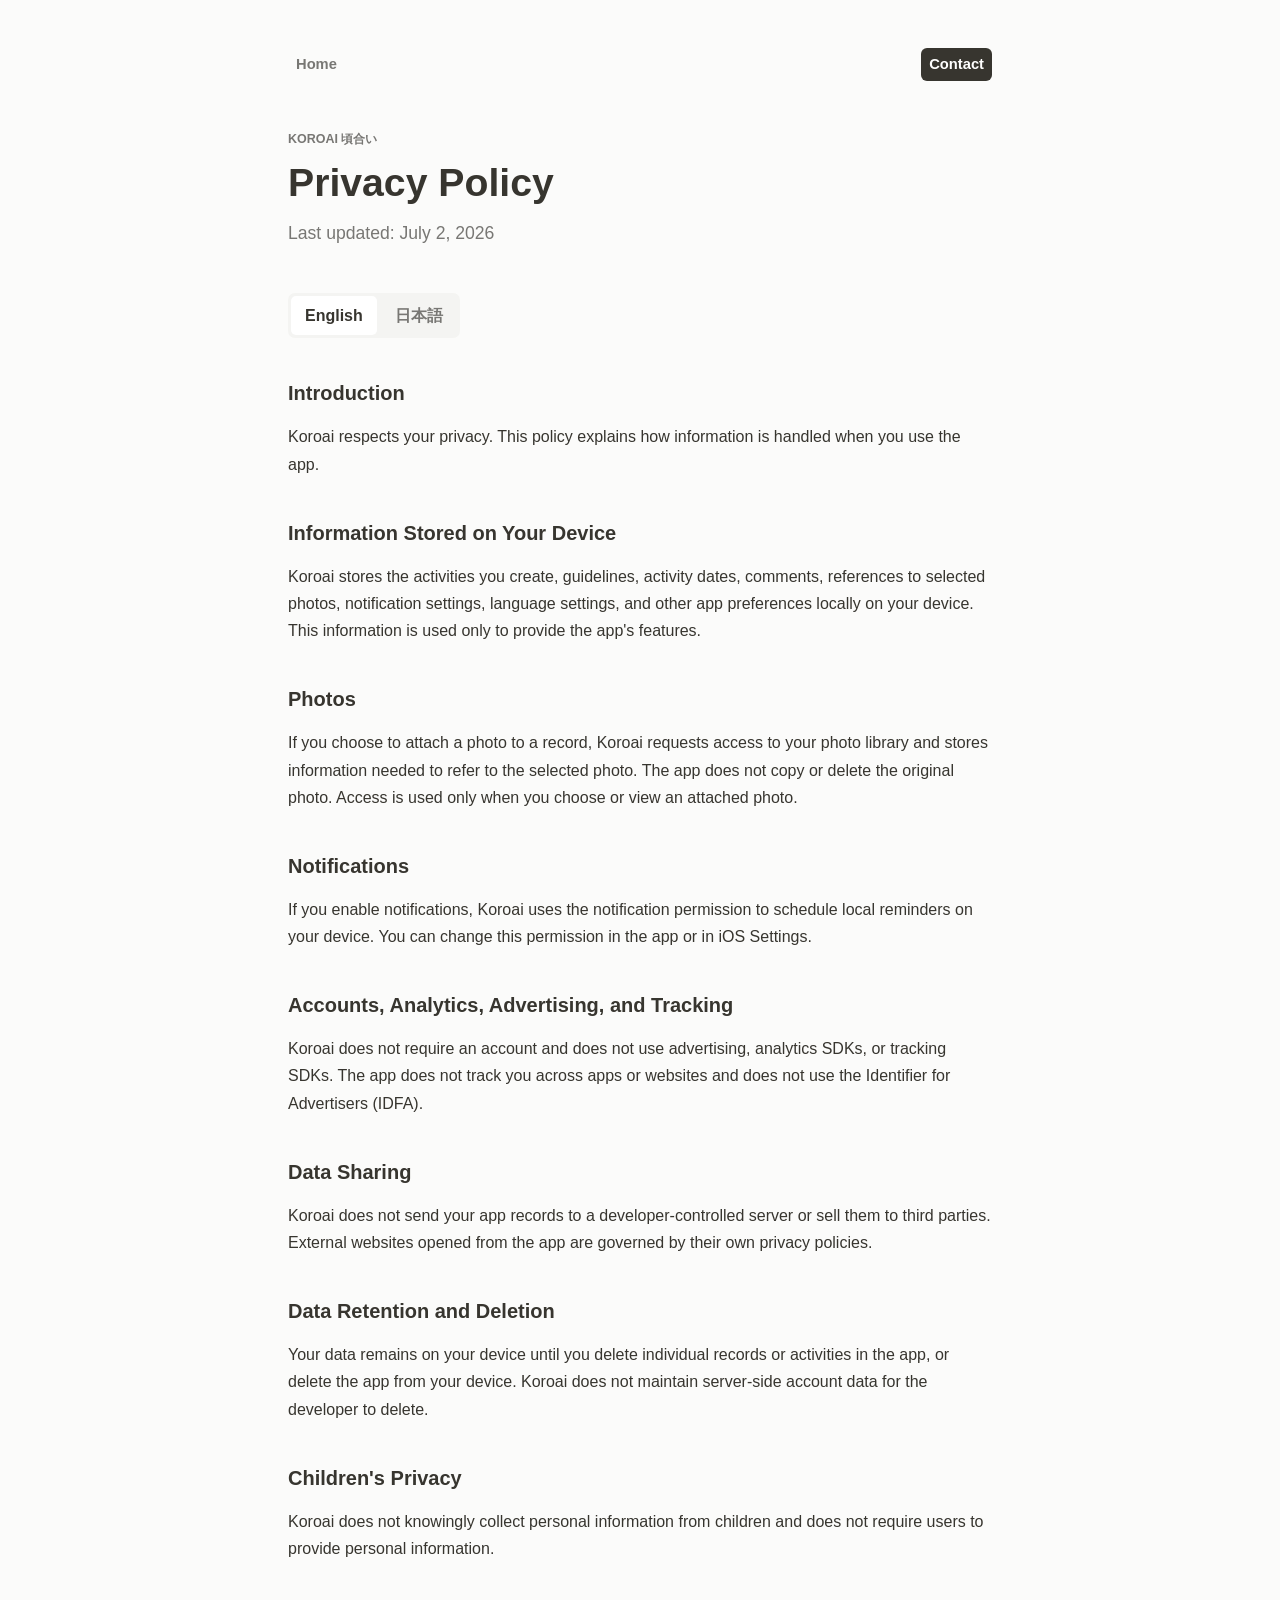
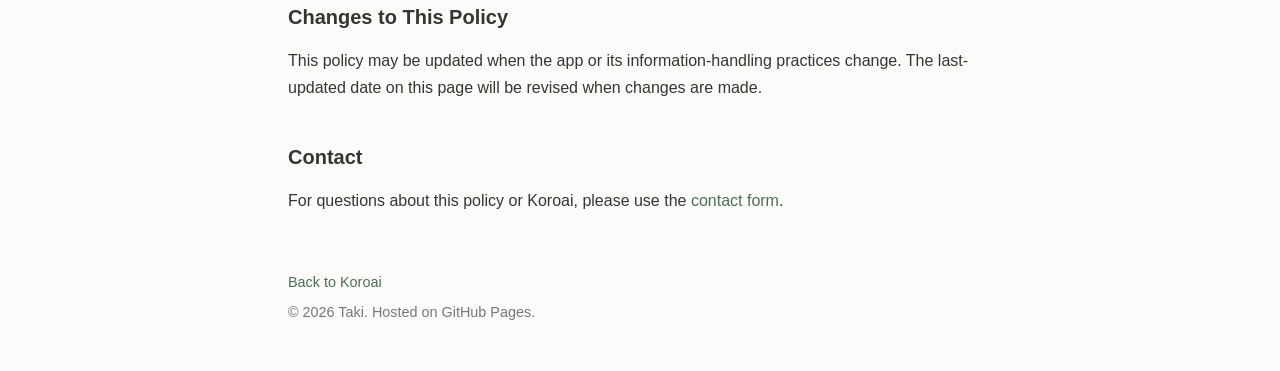
==== koroai-privacy.html @ 0b47fc75 "koroaiアプリの追加" ====
<!DOCTYPE html>
<html lang="en">
<head>
    <meta charset="UTF-8">
    <meta name="viewport" content="width=device-width, initial-scale=1.0">
    <title>Privacy Policy for Koroai</title>
    <link rel="stylesheet" href="style.css">
</head>
<body>

<div class="container">
    <header class="site-header">
        <nav class="nav">
            <a href="index.html" class="nav-brand">Home</a>
            <a href="contact.html" class="nav-contact">Contact</a>
        </nav>
        <div class="hero">
            <p class="eyebrow">Koroai <span lang="ja">頃合い</span></p>
            <h1>Privacy Policy</h1>
            <p class="tagline">Last updated: July 2, 2026</p>
        </div>
    </header>

    <main class="policy">
        <div class="language-switch" aria-label="Language switcher">
            <button class="language-button active" type="button" data-lang-switch="en" aria-pressed="true">English</button>
            <button class="language-button" type="button" data-lang-switch="ja" aria-pressed="false">日本語</button>
        </div>

        <div data-lang-panel="en">
            <section><h2>Introduction</h2><p>Koroai respects your privacy. This policy explains how information is handled when you use the app.</p></section>
            <section><h2>Information Stored on Your Device</h2><p>Koroai stores the activities you create, guidelines, activity dates, comments, references to selected photos, notification settings, language settings, and other app preferences locally on your device. This information is used only to provide the app's features.</p></section>
            <section><h2>Photos</h2><p>If you choose to attach a photo to a record, Koroai requests access to your photo library and stores information needed to refer to the selected photo. The app does not copy or delete the original photo. Access is used only when you choose or view an attached photo.</p></section>
            <section><h2>Notifications</h2><p>If you enable notifications, Koroai uses the notification permission to schedule local reminders on your device. You can change this permission in the app or in iOS Settings.</p></section>
            <section><h2>Accounts, Analytics, Advertising, and Tracking</h2><p>Koroai does not require an account and does not use advertising, analytics SDKs, or tracking SDKs. The app does not track you across apps or websites and does not use the Identifier for Advertisers (IDFA).</p></section>
            <section><h2>Data Sharing</h2><p>Koroai does not send your app records to a developer-controlled server or sell them to third parties. External websites opened from the app are governed by their own privacy policies.</p></section>
            <section><h2>Data Retention and Deletion</h2><p>Your data remains on your device until you delete individual records or activities in the app, or delete the app from your device. Koroai does not maintain server-side account data for the developer to delete.</p></section>
            <section><h2>Children's Privacy</h2><p>Koroai does not knowingly collect personal information from children and does not require users to provide personal information.</p></section>
            <section><h2>Changes to This Policy</h2><p>This policy may be updated when the app or its information-handling practices change. The last-updated date on this page will be revised when changes are made.</p></section>
            <section><h2>Contact</h2><p>For questions about this policy or Koroai, please use the <a href="contact.html">contact form</a>.</p></section>
        </div>

        <div data-lang-panel="ja" lang="ja" hidden>
            <section><h2>はじめに</h2><p>頃合いは、ユーザーのプライバシーを尊重します。本ポリシーは、アプリ利用時の情報の取り扱いについて説明するものです。</p></section>
            <section><h2>端末内に保存される情報</h2><p>頃合いは、作成した項目、目安、実施日、コメント、選択した写真の参照情報、通知設定、言語設定、その他のアプリ設定を端末内に保存します。これらの情報は、アプリの機能を提供する目的でのみ使用されます。</p></section>
            <section><h2>写真</h2><p>記録に写真を関連付ける場合、頃合いは写真ライブラリへのアクセス許可を求め、選択した写真を参照するために必要な情報を保存します。アプリが写真本体を複製または削除することはありません。写真へのアクセスは、ユーザーが写真を選択または表示するときにのみ使用されます。</p></section>
            <section><h2>通知</h2><p>通知を有効にした場合、頃合いは通知権限を利用して端末上にローカル通知を設定します。通知の許可は、アプリまたはiOSの設定から変更できます。</p></section>
            <section><h2>アカウント、分析、広告、トラッキング</h2><p>頃合いはアカウント登録を必要とせず、広告、分析SDK、トラッキングSDKを使用しません。他社のアプリやWebサイトをまたいだトラッキングを行わず、広告識別子（IDFA）も使用しません。</p></section>
            <section><h2>データの共有</h2><p>頃合いは、アプリ内の記録を開発者が管理するサーバーへ送信せず、第三者へ販売しません。アプリから開いた外部Webサイトには、それぞれのプライバシーポリシーが適用されます。</p></section>
            <section><h2>データの保持と削除</h2><p>データは、アプリ内で個別の記録や項目を削除するか、端末からアプリを削除するまで端末内に残ります。開発者が削除すべきサーバー上のアカウントデータはありません。</p></section>
            <section><h2>子どものプライバシー</h2><p>頃合いは、子どもから個人情報を意図的に収集せず、ユーザーに個人情報の提供を求めません。</p></section>
            <section><h2>本ポリシーの変更</h2><p>アプリまたは情報の取り扱いが変更された場合、本ポリシーを更新することがあります。変更時には、このページの最終更新日を改定します。</p></section>
            <section><h2>お問い合わせ</h2><p>本ポリシーまたは頃合いに関するご質問は、<a href="contact.html">お問い合わせフォーム</a>よりご連絡ください。</p></section>
        </div>
    </main>

    <footer>
        <p><a href="koroai.html">Back to Koroai</a></p>
        <p>&copy; 2026 Taki. Hosted on GitHub Pages.</p>
    </footer>
</div>

<script>
    const languageButtons = document.querySelectorAll("[data-lang-switch]");
    const languagePanels = document.querySelectorAll("[data-lang-panel]");
    languageButtons.forEach((button) => {
        button.addEventListener("click", () => {
            const selectedLanguage = button.dataset.langSwitch;
            languageButtons.forEach((currentButton) => {
                const isActive = currentButton.dataset.langSwitch === selectedLanguage;
                currentButton.classList.toggle("active", isActive);
                currentButton.setAttribute("aria-pressed", String(isActive));
            });
            languagePanels.forEach((panel) => {
                panel.hidden = panel.dataset.langPanel !== selectedLanguage;
            });
            document.documentElement.lang = selectedLanguage;
        });
    });
</script>

</body>
</html>
---- style.css ----
:root {
    --primary-color: #37352f;
    --primary-dark: #1f1f1c;
    --bg-color: #fbfbfa;
    --text-color: #37352f;
    --muted-color: #787774;
    --border-color: #e9e9e7;
    --surface-color: #ffffff;
    --soft-surface: #f4f4f2;
    --soft-hover: #ededeb;
    --accent-bg: #eef3ef;
    --accent-text: #4d6f54;
}

* {
    box-sizing: border-box;
}

body {
    font-family: -apple-system, BlinkMacSystemFont, "Segoe UI", Helvetica, Arial, sans-serif, "Apple Color Emoji", "Segoe UI Emoji";
    line-height: 1.7;
    color: var(--text-color);
    background-color: var(--bg-color);
    margin: 0;
    padding: 0;
}

a {
    color: var(--accent-text);
    text-decoration: none;
    text-underline-offset: 3px;
}

a:hover {
    text-decoration: underline;
}

.container {
    max-width: 760px;
    margin: 0 auto;
    padding: 48px 28px 40px;
    background: transparent;
}

.site-header {
    margin-bottom: 44px;
}

.nav {
    display: flex;
    flex-wrap: wrap;
    gap: 8px 10px;
    align-items: center;
    justify-content: flex-end;
    margin-bottom: 48px;
    font-size: 0.92rem;
}

.nav a {
    color: var(--muted-color);
    border-radius: 6px;
    padding: 4px 8px;
}

.nav a:hover {
    background: var(--soft-surface);
    color: var(--text-color);
    text-decoration: none;
}

.nav .nav-contact {
    background: var(--primary-color);
    color: #ffffff;
    font-weight: 650;
}

.nav .nav-contact:hover,
.nav .nav-contact[aria-current="page"] {
    background: var(--primary-dark);
    color: #ffffff;
}

.nav-brand {
    margin-right: auto;
    color: var(--text-color);
    font-weight: 650;
}

.hero {
    max-width: 680px;
}

.hero-title {
    display: flex;
    gap: 18px;
    align-items: center;
    justify-content: flex-start;
}

.hero-copy {
    flex: 0 1 auto;
    min-width: 0;
}

.hero-icon {
    display: block;
    flex: 0 0 auto;
    object-fit: cover;
}

.hero-icon.avatar {
    width: 88px;
    height: 88px;
    border-radius: 50%;
}

.avatar-frame {
    display: block;
    flex: 0 0 auto;
}

.hero-icon.app {
    width: 112px;
    height: 112px;
    border-radius: 24px;
}

.eyebrow {
    color: var(--muted-color);
    font-size: 0.78rem;
    font-weight: 650;
    letter-spacing: 0;
    margin: 0 0 10px;
    text-transform: uppercase;
}

h1 {
    margin: 0;
    font-size: 2.45rem;
    line-height: 1.15;
    letter-spacing: 0;
}

h2 {
    margin: 42px 0 10px;
    font-size: 1.25rem;
    line-height: 1.35;
    letter-spacing: 0;
}

h3 {
    margin: 0 0 8px;
}

.tagline {
    color: var(--muted-color);
    font-size: 1.1rem;
    margin: 14px 0 0;
}

.project-card {
    display: grid;
    grid-template-columns: minmax(0, 1fr) auto;
    gap: 24px;
    align-items: center;
    border-radius: 8px;
    padding: 18px 20px;
    margin-top: 18px;
    background: var(--soft-surface);
}

.project-card h3 {
    font-size: 1.45rem;
    margin: 0 0 8px;
}

.app-name-ja {
    color: var(--muted-color);
    font-size: 0.78em;
    font-weight: 500;
}

.status-label {
    display: inline-flex;
    align-items: center;
    min-height: 40px;
    padding: 8px 14px;
    border-radius: 6px;
    background: var(--accent-bg);
    color: var(--accent-text);
    font-weight: 650;
}

.project-content {
    max-width: 100%;
}

.project-heading {
    display: flex;
    gap: 14px;
    align-items: center;
    justify-content: space-between;
    margin-bottom: 12px;
}

.project-heading .eyebrow {
    margin-bottom: 4px;
}

.app-icon {
    display: block;
    width: 72px;
    height: 72px;
    flex: 0 0 auto;
    border-radius: 16px;
    object-fit: cover;
}

.project-description {
    width: 100%;
    text-align: left;
}

.project-card p:last-child {
    margin-bottom: 0;
}

.button-link {
    display: inline-flex;
    align-items: center;
    justify-content: center;
    min-height: 40px;
    padding: 8px 14px;
    border-radius: 6px;
    border: 0;
    background: var(--primary-color);
    color: #ffffff;
    font-weight: 650;
    text-align: center;
}

.button-link:hover {
    background: var(--primary-dark);
    color: #ffffff;
    text-decoration: none;
}

.button-link.secondary {
    background: var(--soft-surface);
    color: var(--text-color);
}

.button-link.secondary:hover {
    background: var(--soft-hover);
    color: var(--text-color);
}

.feature-list {
    padding-left: 22px;
}

.feature-list li,
.policy li {
    margin: 4px 0;
}

.screenshot-grid {
    display: grid;
    grid-template-columns: repeat(3, minmax(0, 1fr));
    gap: 14px;
    margin-top: 18px;
}

.screenshot-frame {
    overflow: hidden;
    margin: 0;
    border: 1px solid var(--border-color);
    border-radius: 8px;
    background: var(--surface-color);
}

.screenshot-frame img {
    display: block;
    width: 100%;
    aspect-ratio: 9 / 19.5;
    object-fit: cover;
}

.feature-showcase {
    display: grid;
    gap: 12px;
    margin-top: 18px;
}

.feature-item {
    border-radius: 8px;
    padding: 16px 18px;
    background: var(--soft-surface);
}

.feature-item h3 {
    font-size: 1.05rem;
    margin: 0 0 6px;
}

.feature-item p {
    margin: 0;
    color: var(--muted-color);
}

.page-links {
    display: flex;
    flex-wrap: wrap;
    align-items: center;
    gap: 12px;
    margin-top: 12px;
}

.app-store-link {
    display: inline-flex;
    align-items: center;
}

.app-store-link:hover {
    text-decoration: none;
}

.app-store-link img {
    display: block;
    width: 148px;
    height: auto;
}

.language-switch {
    display: inline-flex;
    gap: 4px;
    padding: 3px;
    border-radius: 7px;
    background: var(--soft-surface);
}

.language-button {
    min-height: 36px;
    padding: 6px 14px;
    border: 0;
    border-radius: 5px;
    background: transparent;
    color: var(--muted-color);
    cursor: pointer;
    font: inherit;
    font-weight: 650;
}

.language-button.active {
    background: #ffffff;
    color: var(--text-color);
}

.language-button:focus-visible {
    outline: 2px solid var(--accent-text);
    outline-offset: 2px;
}

.policy h3 {
    color: var(--muted-color);
    font-size: 1rem;
}

.contact-box {
    border-radius: 8px;
    padding: 16px 18px;
    margin-top: 18px;
    background: var(--soft-surface);
}

.muted {
    color: var(--muted-color);
}

iframe {
    border: 0;
    border-radius: 8px;
    background: var(--surface-color);
}

footer {
    margin-top: 56px;
    padding: 0;
    color: var(--muted-color);
    font-size: 0.9rem;
}

footer p {
    margin: 6px 0;
}

@media (max-width: 700px) {
    .container {
        padding: 28px 18px 32px;
    }

    .nav {
        justify-content: flex-start;
        margin-bottom: 36px;
    }

    .nav-brand {
        width: 100%;
        padding-left: 0;
    }

    h1 {
        font-size: 2rem;
    }

    .hero-title {
        gap: 14px;
    }

    .hero-icon.avatar {
        width: 72px;
        height: 72px;
    }

    .avatar-frame {
        width: auto;
        height: auto;
    }

    .hero-icon.app {
        width: 88px;
        height: 88px;
        border-radius: 18px;
    }

    .app-icon {
        width: 56px;
        height: 56px;
        border-radius: 12px;
    }

    .project-card {
        grid-template-columns: 1fr;
        padding: 16px;
    }

    .screenshot-grid {
        display: flex;
        gap: 12px;
        overflow-x: auto;
        margin-right: -18px;
        padding: 0 18px 4px 0;
        scroll-snap-type: x proximity;
    }

    .screenshot-frame {
        flex: 0 0 min(72vw, 260px);
        scroll-snap-align: start;
    }

    .button-link {
        width: 100%;
    }

    .app-store-link {
        width: 100%;
        justify-content: center;
    }

    .language-switch {
        display: flex;
        width: 100%;
    }

    .language-button {
        flex: 1;
    }
}
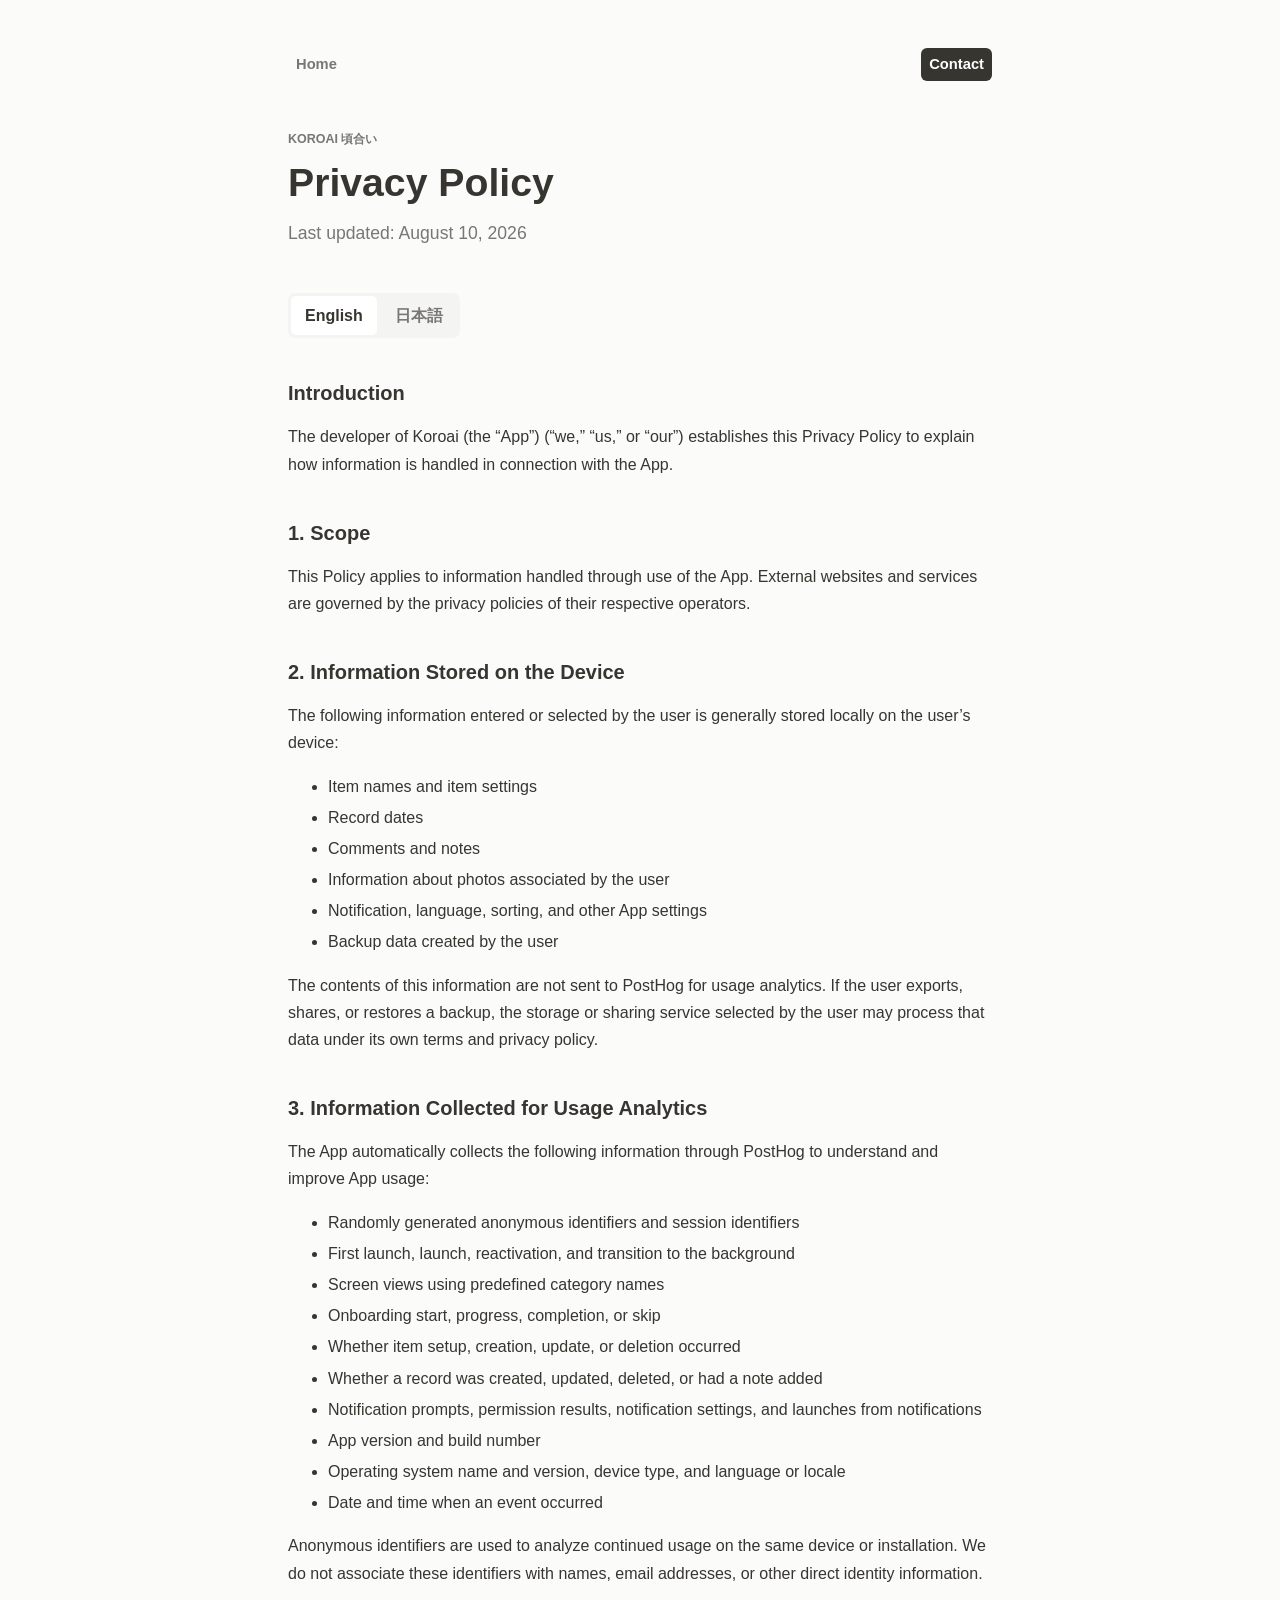
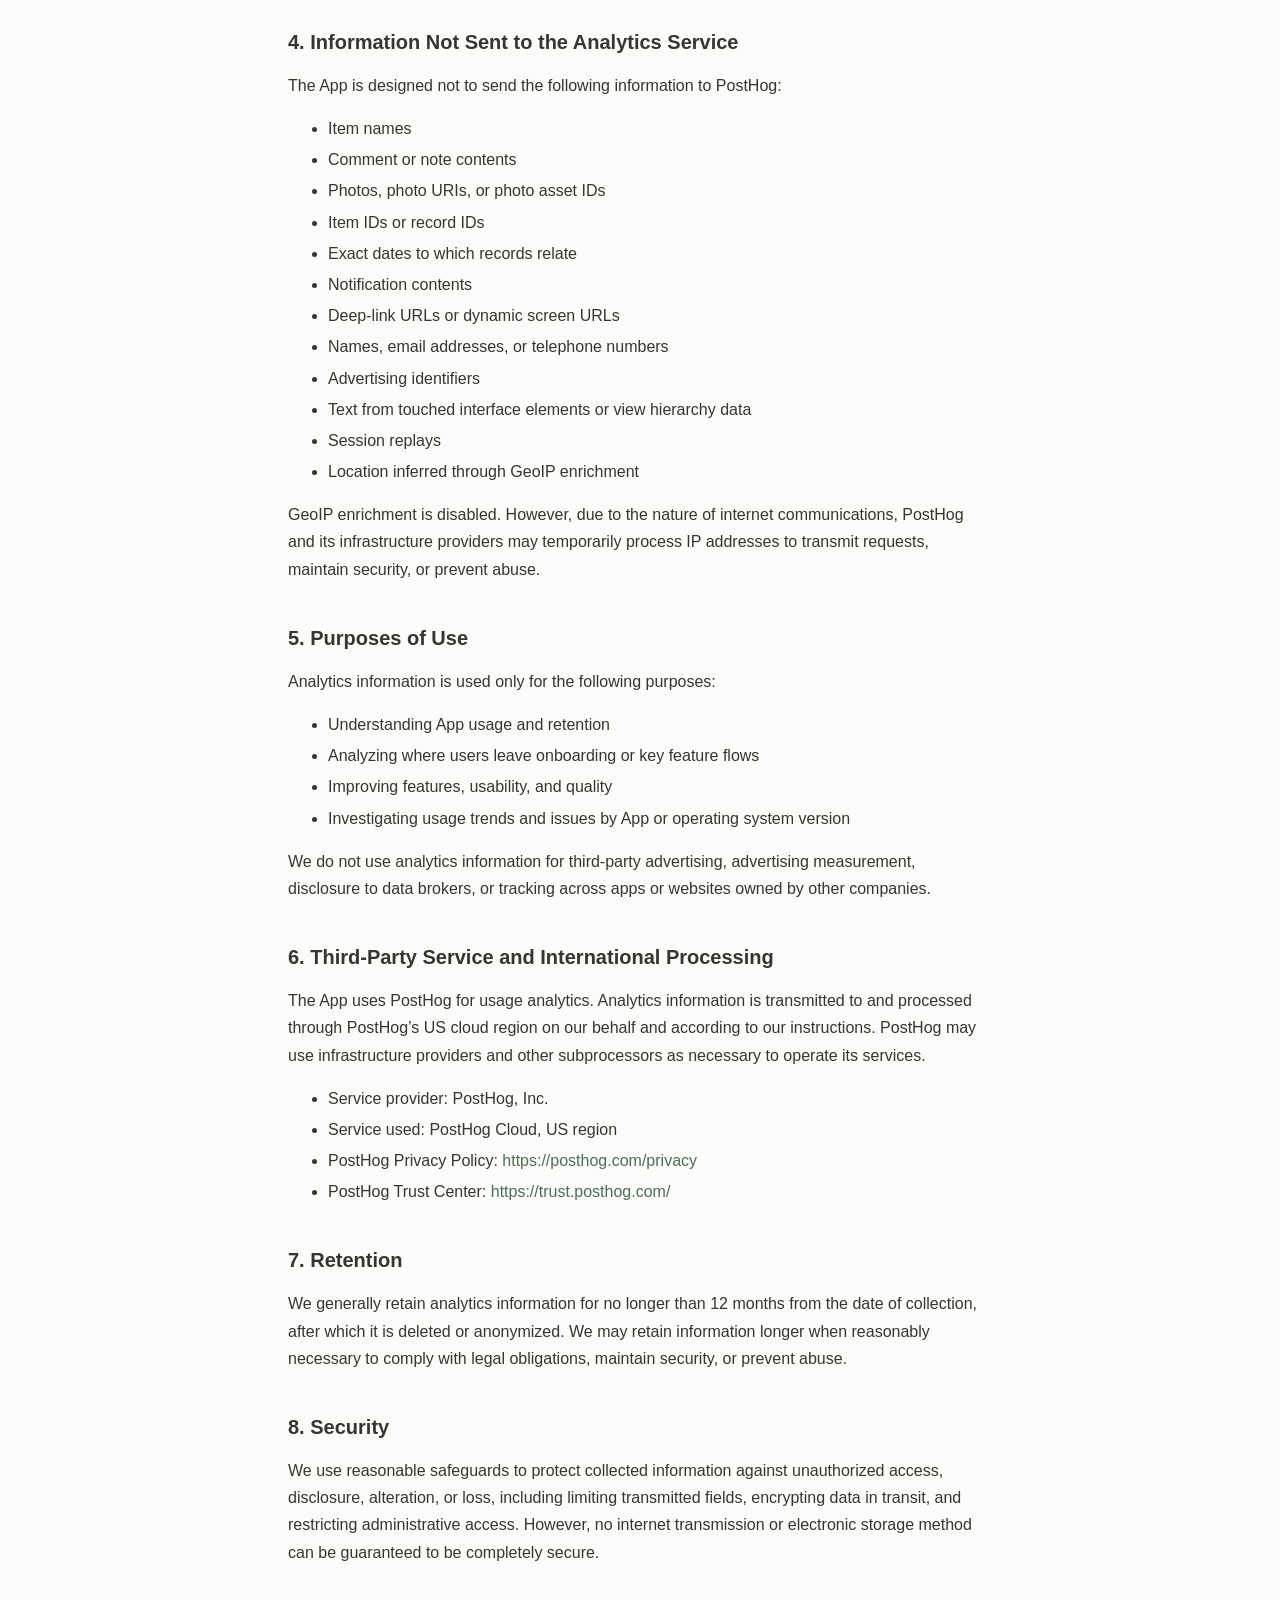
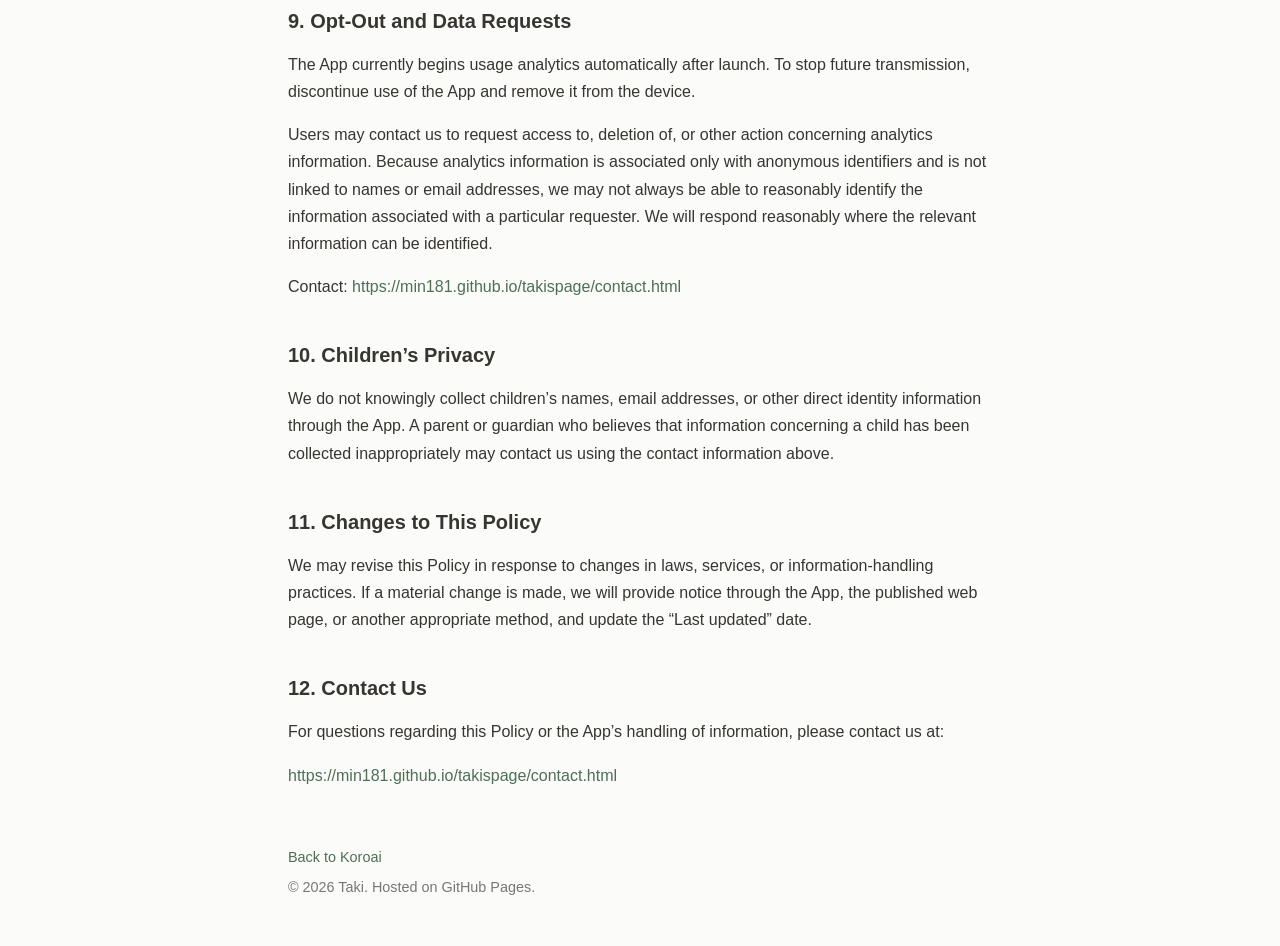
==== commit 101bcb53: "koroaiのプライバシーポリシーの更新" ====
--- a/koroai-privacy.html
+++ b/koroai-privacy.html
@@ -17,7 +17,7 @@
         <div class="hero">
             <p class="eyebrow">Koroai <span lang="ja">頃合い</span></p>
             <h1>Privacy Policy</h1>
-            <p class="tagline">Last updated: July 2, 2026</p>
+            <p class="tagline">Last updated: August 10, 2026</p>
         </div>
     </header>
 
@@ -28,29 +28,219 @@
         </div>
 
         <div data-lang-panel="en">
-            <section><h2>Introduction</h2><p>Koroai respects your privacy. This policy explains how information is handled when you use the app.</p></section>
-            <section><h2>Information Stored on Your Device</h2><p>Koroai stores the activities you create, guidelines, activity dates, comments, references to selected photos, notification settings, language settings, and other app preferences locally on your device. This information is used only to provide the app's features.</p></section>
-            <section><h2>Photos</h2><p>If you choose to attach a photo to a record, Koroai requests access to your photo library and stores information needed to refer to the selected photo. The app does not copy or delete the original photo. Access is used only when you choose or view an attached photo.</p></section>
-            <section><h2>Notifications</h2><p>If you enable notifications, Koroai uses the notification permission to schedule local reminders on your device. You can change this permission in the app or in iOS Settings.</p></section>
-            <section><h2>Accounts, Analytics, Advertising, and Tracking</h2><p>Koroai does not require an account and does not use advertising, analytics SDKs, or tracking SDKs. The app does not track you across apps or websites and does not use the Identifier for Advertisers (IDFA).</p></section>
-            <section><h2>Data Sharing</h2><p>Koroai does not send your app records to a developer-controlled server or sell them to third parties. External websites opened from the app are governed by their own privacy policies.</p></section>
-            <section><h2>Data Retention and Deletion</h2><p>Your data remains on your device until you delete individual records or activities in the app, or delete the app from your device. Koroai does not maintain server-side account data for the developer to delete.</p></section>
-            <section><h2>Children's Privacy</h2><p>Koroai does not knowingly collect personal information from children and does not require users to provide personal information.</p></section>
-            <section><h2>Changes to This Policy</h2><p>This policy may be updated when the app or its information-handling practices change. The last-updated date on this page will be revised when changes are made.</p></section>
-            <section><h2>Contact</h2><p>For questions about this policy or Koroai, please use the <a href="contact.html">contact form</a>.</p></section>
+            <section>
+                <h2>Introduction</h2>
+                <p>The developer of Koroai (the “App”) (“we,” “us,” or “our”) establishes this Privacy Policy to explain how information is handled in connection with the App.</p>
+            </section>
+            <section>
+                <h2>1. Scope</h2>
+                <p>This Policy applies to information handled through use of the App. External websites and services are governed by the privacy policies of their respective operators.</p>
+            </section>
+            <section>
+                <h2>2. Information Stored on the Device</h2>
+                <p>The following information entered or selected by the user is generally stored locally on the user’s device:</p>
+                <ul>
+                    <li>Item names and item settings</li>
+                    <li>Record dates</li>
+                    <li>Comments and notes</li>
+                    <li>Information about photos associated by the user</li>
+                    <li>Notification, language, sorting, and other App settings</li>
+                    <li>Backup data created by the user</li>
+                </ul>
+                <p>The contents of this information are not sent to PostHog for usage analytics. If the user exports, shares, or restores a backup, the storage or sharing service selected by the user may process that data under its own terms and privacy policy.</p>
+            </section>
+            <section>
+                <h2>3. Information Collected for Usage Analytics</h2>
+                <p>The App automatically collects the following information through PostHog to understand and improve App usage:</p>
+                <ul>
+                    <li>Randomly generated anonymous identifiers and session identifiers</li>
+                    <li>First launch, launch, reactivation, and transition to the background</li>
+                    <li>Screen views using predefined category names</li>
+                    <li>Onboarding start, progress, completion, or skip</li>
+                    <li>Whether item setup, creation, update, or deletion occurred</li>
+                    <li>Whether a record was created, updated, deleted, or had a note added</li>
+                    <li>Notification prompts, permission results, notification settings, and launches from notifications</li>
+                    <li>App version and build number</li>
+                    <li>Operating system name and version, device type, and language or locale</li>
+                    <li>Date and time when an event occurred</li>
+                </ul>
+                <p>Anonymous identifiers are used to analyze continued usage on the same device or installation. We do not associate these identifiers with names, email addresses, or other direct identity information.</p>
+            </section>
+            <section>
+                <h2>4. Information Not Sent to the Analytics Service</h2>
+                <p>The App is designed not to send the following information to PostHog:</p>
+                <ul>
+                    <li>Item names</li>
+                    <li>Comment or note contents</li>
+                    <li>Photos, photo URIs, or photo asset IDs</li>
+                    <li>Item IDs or record IDs</li>
+                    <li>Exact dates to which records relate</li>
+                    <li>Notification contents</li>
+                    <li>Deep-link URLs or dynamic screen URLs</li>
+                    <li>Names, email addresses, or telephone numbers</li>
+                    <li>Advertising identifiers</li>
+                    <li>Text from touched interface elements or view hierarchy data</li>
+                    <li>Session replays</li>
+                    <li>Location inferred through GeoIP enrichment</li>
+                </ul>
+                <p>GeoIP enrichment is disabled. However, due to the nature of internet communications, PostHog and its infrastructure providers may temporarily process IP addresses to transmit requests, maintain security, or prevent abuse.</p>
+            </section>
+            <section>
+                <h2>5. Purposes of Use</h2>
+                <p>Analytics information is used only for the following purposes:</p>
+                <ul>
+                    <li>Understanding App usage and retention</li>
+                    <li>Analyzing where users leave onboarding or key feature flows</li>
+                    <li>Improving features, usability, and quality</li>
+                    <li>Investigating usage trends and issues by App or operating system version</li>
+                </ul>
+                <p>We do not use analytics information for third-party advertising, advertising measurement, disclosure to data brokers, or tracking across apps or websites owned by other companies.</p>
+            </section>
+            <section>
+                <h2>6. Third-Party Service and International Processing</h2>
+                <p>The App uses PostHog for usage analytics. Analytics information is transmitted to and processed through PostHog’s US cloud region on our behalf and according to our instructions. PostHog may use infrastructure providers and other subprocessors as necessary to operate its services.</p>
+                <ul>
+                    <li>Service provider: PostHog, Inc.</li>
+                    <li>Service used: PostHog Cloud, US region</li>
+                    <li>PostHog Privacy Policy: <a href="https://posthog.com/privacy">https://posthog.com/privacy</a></li>
+                    <li>PostHog Trust Center: <a href="https://trust.posthog.com/">https://trust.posthog.com/</a></li>
+                </ul>
+            </section>
+            <section>
+                <h2>7. Retention</h2>
+                <p>We generally retain analytics information for no longer than 12 months from the date of collection, after which it is deleted or anonymized. We may retain information longer when reasonably necessary to comply with legal obligations, maintain security, or prevent abuse.</p>
+            </section>
+            <section>
+                <h2>8. Security</h2>
+                <p>We use reasonable safeguards to protect collected information against unauthorized access, disclosure, alteration, or loss, including limiting transmitted fields, encrypting data in transit, and restricting administrative access. However, no internet transmission or electronic storage method can be guaranteed to be completely secure.</p>
+            </section>
+            <section>
+                <h2>9. Opt-Out and Data Requests</h2>
+                <p>The App currently begins usage analytics automatically after launch. To stop future transmission, discontinue use of the App and remove it from the device.</p>
+                <p>Users may contact us to request access to, deletion of, or other action concerning analytics information. Because analytics information is associated only with anonymous identifiers and is not linked to names or email addresses, we may not always be able to reasonably identify the information associated with a particular requester. We will respond reasonably where the relevant information can be identified.</p>
+                <p>Contact: <a href="contact.html">https://min181.github.io/takispage/contact.html</a></p>
+            </section>
+            <section>
+                <h2>10. Children’s Privacy</h2>
+                <p>We do not knowingly collect children’s names, email addresses, or other direct identity information through the App. A parent or guardian who believes that information concerning a child has been collected inappropriately may contact us using the contact information above.</p>
+            </section>
+            <section>
+                <h2>11. Changes to This Policy</h2>
+                <p>We may revise this Policy in response to changes in laws, services, or information-handling practices. If a material change is made, we will provide notice through the App, the published web page, or another appropriate method, and update the “Last updated” date.</p>
+            </section>
+            <section>
+                <h2>12. Contact Us</h2>
+                <p>For questions regarding this Policy or the App’s handling of information, please contact us at:</p>
+                <p><a href="contact.html">https://min181.github.io/takispage/contact.html</a></p>
+            </section>
         </div>
 
         <div data-lang-panel="ja" lang="ja" hidden>
-            <section><h2>はじめに</h2><p>頃合いは、ユーザーのプライバシーを尊重します。本ポリシーは、アプリ利用時の情報の取り扱いについて説明するものです。</p></section>
-            <section><h2>端末内に保存される情報</h2><p>頃合いは、作成した項目、目安、実施日、コメント、選択した写真の参照情報、通知設定、言語設定、その他のアプリ設定を端末内に保存します。これらの情報は、アプリの機能を提供する目的でのみ使用されます。</p></section>
-            <section><h2>写真</h2><p>記録に写真を関連付ける場合、頃合いは写真ライブラリへのアクセス許可を求め、選択した写真を参照するために必要な情報を保存します。アプリが写真本体を複製または削除することはありません。写真へのアクセスは、ユーザーが写真を選択または表示するときにのみ使用されます。</p></section>
-            <section><h2>通知</h2><p>通知を有効にした場合、頃合いは通知権限を利用して端末上にローカル通知を設定します。通知の許可は、アプリまたはiOSの設定から変更できます。</p></section>
-            <section><h2>アカウント、分析、広告、トラッキング</h2><p>頃合いはアカウント登録を必要とせず、広告、分析SDK、トラッキングSDKを使用しません。他社のアプリやWebサイトをまたいだトラッキングを行わず、広告識別子（IDFA）も使用しません。</p></section>
-            <section><h2>データの共有</h2><p>頃合いは、アプリ内の記録を開発者が管理するサーバーへ送信せず、第三者へ販売しません。アプリから開いた外部Webサイトには、それぞれのプライバシーポリシーが適用されます。</p></section>
-            <section><h2>データの保持と削除</h2><p>データは、アプリ内で個別の記録や項目を削除するか、端末からアプリを削除するまで端末内に残ります。開発者が削除すべきサーバー上のアカウントデータはありません。</p></section>
-            <section><h2>子どものプライバシー</h2><p>頃合いは、子どもから個人情報を意図的に収集せず、ユーザーに個人情報の提供を求めません。</p></section>
-            <section><h2>本ポリシーの変更</h2><p>アプリまたは情報の取り扱いが変更された場合、本ポリシーを更新することがあります。変更時には、このページの最終更新日を改定します。</p></section>
-            <section><h2>お問い合わせ</h2><p>本ポリシーまたは頃合いに関するご質問は、<a href="contact.html">お問い合わせフォーム</a>よりご連絡ください。</p></section>
+            <section>
+                <h2>はじめに</h2>
+                <p>「頃合い」（以下「本アプリ」）の開発者（以下「当方」）は、本アプリにおける利用者情報の取扱いについて、以下のとおりプライバシーポリシーを定めます。</p>
+            </section>
+            <section>
+                <h2>1. 適用範囲</h2>
+                <p>本ポリシーは、本アプリの利用に伴って取り扱われる情報に適用されます。外部サイトまたは外部サービスには、それぞれの運営者が定めるプライバシーポリシーが適用されます。</p>
+            </section>
+            <section>
+                <h2>2. 端末内で取り扱う情報</h2>
+                <p>本アプリは、利用者が入力または選択した次の情報を、原則として利用者の端末内に保存します。</p>
+                <ul>
+                    <li>項目名および項目の設定</li>
+                    <li>記録日</li>
+                    <li>コメントおよびメモ</li>
+                    <li>利用者が関連付けた写真の情報</li>
+                    <li>通知、言語、並び順その他のアプリ設定</li>
+                    <li>利用者が作成したバックアップデータ</li>
+                </ul>
+                <p>これらの内容は、利用状況分析のためにPostHogへ送信されません。バックアップの書き出し、共有または復元を利用者が実行した場合、利用者が選択した保存先または共有先のサービスが当該データを取り扱うことがあります。</p>
+            </section>
+            <section>
+                <h2>3. 利用状況分析のために収集する情報</h2>
+                <p>本アプリは、利用状況の把握および改善のため、PostHogを利用して次の情報を自動的に収集します。</p>
+                <ul>
+                    <li>ランダムに生成された匿名識別子およびセッション識別子</li>
+                    <li>アプリの初回起動、起動、再開およびバックグラウンド移行</li>
+                    <li>固定されたカテゴリー名による画面表示履歴</li>
+                    <li>オンボーディングの開始、進捗、完了またはスキップ</li>
+                    <li>項目の設定開始、作成、更新または削除の有無</li>
+                    <li>記録の作成、更新、削除またはメモ追加の有無</li>
+                    <li>通知案内、通知許可結果、通知設定および通知からの起動</li>
+                    <li>アプリのバージョンおよびビルド番号</li>
+                    <li>OS名、OSバージョン、端末種別および言語・ロケール</li>
+                    <li>イベントが発生した日時</li>
+                </ul>
+                <p>匿名識別子は、同一の端末またはインストールにおける継続利用を分析するために使用されます。当方は、この識別子を氏名、メールアドレスその他の直接的な本人情報と関連付けません。</p>
+            </section>
+            <section>
+                <h2>4. 分析サービスへ送信しない情報</h2>
+                <p>本アプリは、次の情報をPostHogへ送信しないよう設計しています。</p>
+                <ul>
+                    <li>項目名</li>
+                    <li>コメントまたはメモの本文</li>
+                    <li>写真、写真のURIまたは写真アセットID</li>
+                    <li>項目IDまたは記録ID</li>
+                    <li>記録対象の正確な日付</li>
+                    <li>通知本文</li>
+                    <li>ディープリンクURLまたは動的な画面URL</li>
+                    <li>氏名、メールアドレスまたは電話番号</li>
+                    <li>広告識別子</li>
+                    <li>タッチした画面要素の文字列または画面階層</li>
+                    <li>セッションリプレイ</li>
+                    <li>GeoIPによって推定される位置情報</li>
+                </ul>
+                <p>GeoIPによる位置情報の付与は無効にしています。ただし、インターネット通信の性質上、PostHogおよびそのインフラ提供者が、通信の処理、セキュリティ確保または不正利用防止のためにIPアドレスを一時的に処理する場合があります。</p>
+            </section>
+            <section>
+                <h2>5. 利用目的</h2>
+                <p>収集した分析情報は、次の目的にのみ使用します。</p>
+                <ul>
+                    <li>本アプリの利用状況および継続率の把握</li>
+                    <li>オンボーディングや主要機能における離脱地点の分析</li>
+                    <li>機能、操作性および品質の改善</li>
+                    <li>アプリやOSのバージョンごとの利用傾向および問題の調査</li>
+                </ul>
+                <p>当方は、収集した分析情報を第三者広告、広告効果測定、データブローカーへの提供、または他社のアプリやウェブサイトを横断した追跡に使用しません。</p>
+            </section>
+            <section>
+                <h2>6. 外部サービスおよび国外での処理</h2>
+                <p>本アプリは、利用状況分析のためにPostHogを利用します。分析情報は、PostHogが米国リージョンで提供するクラウドサービスへ送信され、当方の指示に基づいて処理されます。PostHogは、サービスの運営に必要な範囲でインフラ事業者その他の再委託先を利用する場合があります。</p>
+                <ul>
+                    <li>サービス提供者：PostHog, Inc.</li>
+                    <li>利用サービス：PostHog Cloud（USリージョン）</li>
+                    <li>PostHog Privacy Policy: <a href="https://posthog.com/privacy">https://posthog.com/privacy</a></li>
+                    <li>PostHog Trust Center: <a href="https://trust.posthog.com/">https://trust.posthog.com/</a></li>
+                </ul>
+            </section>
+            <section>
+                <h2>7. 保存期間</h2>
+                <p>当方は、分析情報を原則として収集日から12か月以内の期間保持し、その後削除または匿名化します。ただし、法令上の義務への対応、セキュリティ確保または不正利用防止のために合理的に必要な場合は、この限りではありません。</p>
+            </section>
+            <section>
+                <h2>8. 安全管理措置</h2>
+                <p>当方は、収集する情報への不正アクセス、漏えい、改ざんまたは滅失を防止するため、送信項目の制限、通信の暗号化、アクセス権限の制限その他の合理的な安全管理措置を講じます。ただし、インターネット上の送信または電子的な保存方法の完全な安全性を保証することはできません。</p>
+            </section>
+            <section>
+                <h2>9. 利用停止および削除等の請求</h2>
+                <p>本アプリは、現時点では起動後に利用状況分析を自動的に開始します。将来の情報送信を停止したい場合は、本アプリの利用を中止し、端末から削除してください。</p>
+                <p>利用者は、当方に対して、分析情報の確認、削除その他の対応を依頼できます。分析情報は匿名識別子で管理されており、氏名やメールアドレスとは関連付けられていないため、対象情報を合理的に特定できない場合があります。当方は、対象を特定できる範囲で合理的に対応します。</p>
+                <p>連絡先：<a href="contact.html">https://min181.github.io/takispage/contact.html</a></p>
+            </section>
+            <section>
+                <h2>10. 子どものプライバシー</h2>
+                <p>当方は、本アプリを通じて、子どもの氏名、メールアドレスその他の直接的な本人情報を意図的に収集しません。保護者が、子どもに関する情報が不適切に収集されたと考える場合は、上記連絡先までご連絡ください。</p>
+            </section>
+            <section>
+                <h2>11. 本ポリシーの変更</h2>
+                <p>当方は、法令、サービス内容または情報の取扱い方法の変更に応じて、本ポリシーを改定することがあります。重要な変更がある場合は、本アプリ内、公開ウェブページその他の適切な方法でお知らせし、最終更新日を変更します。</p>
+            </section>
+            <section>
+                <h2>12. お問い合わせ</h2>
+                <p>本ポリシーまたは本アプリにおける情報の取扱いに関するお問い合わせは、以下からご連絡ください。</p>
+                <p><a href="contact.html">https://min181.github.io/takispage/contact.html</a></p>
+            </section>
         </div>
     </main>
 
